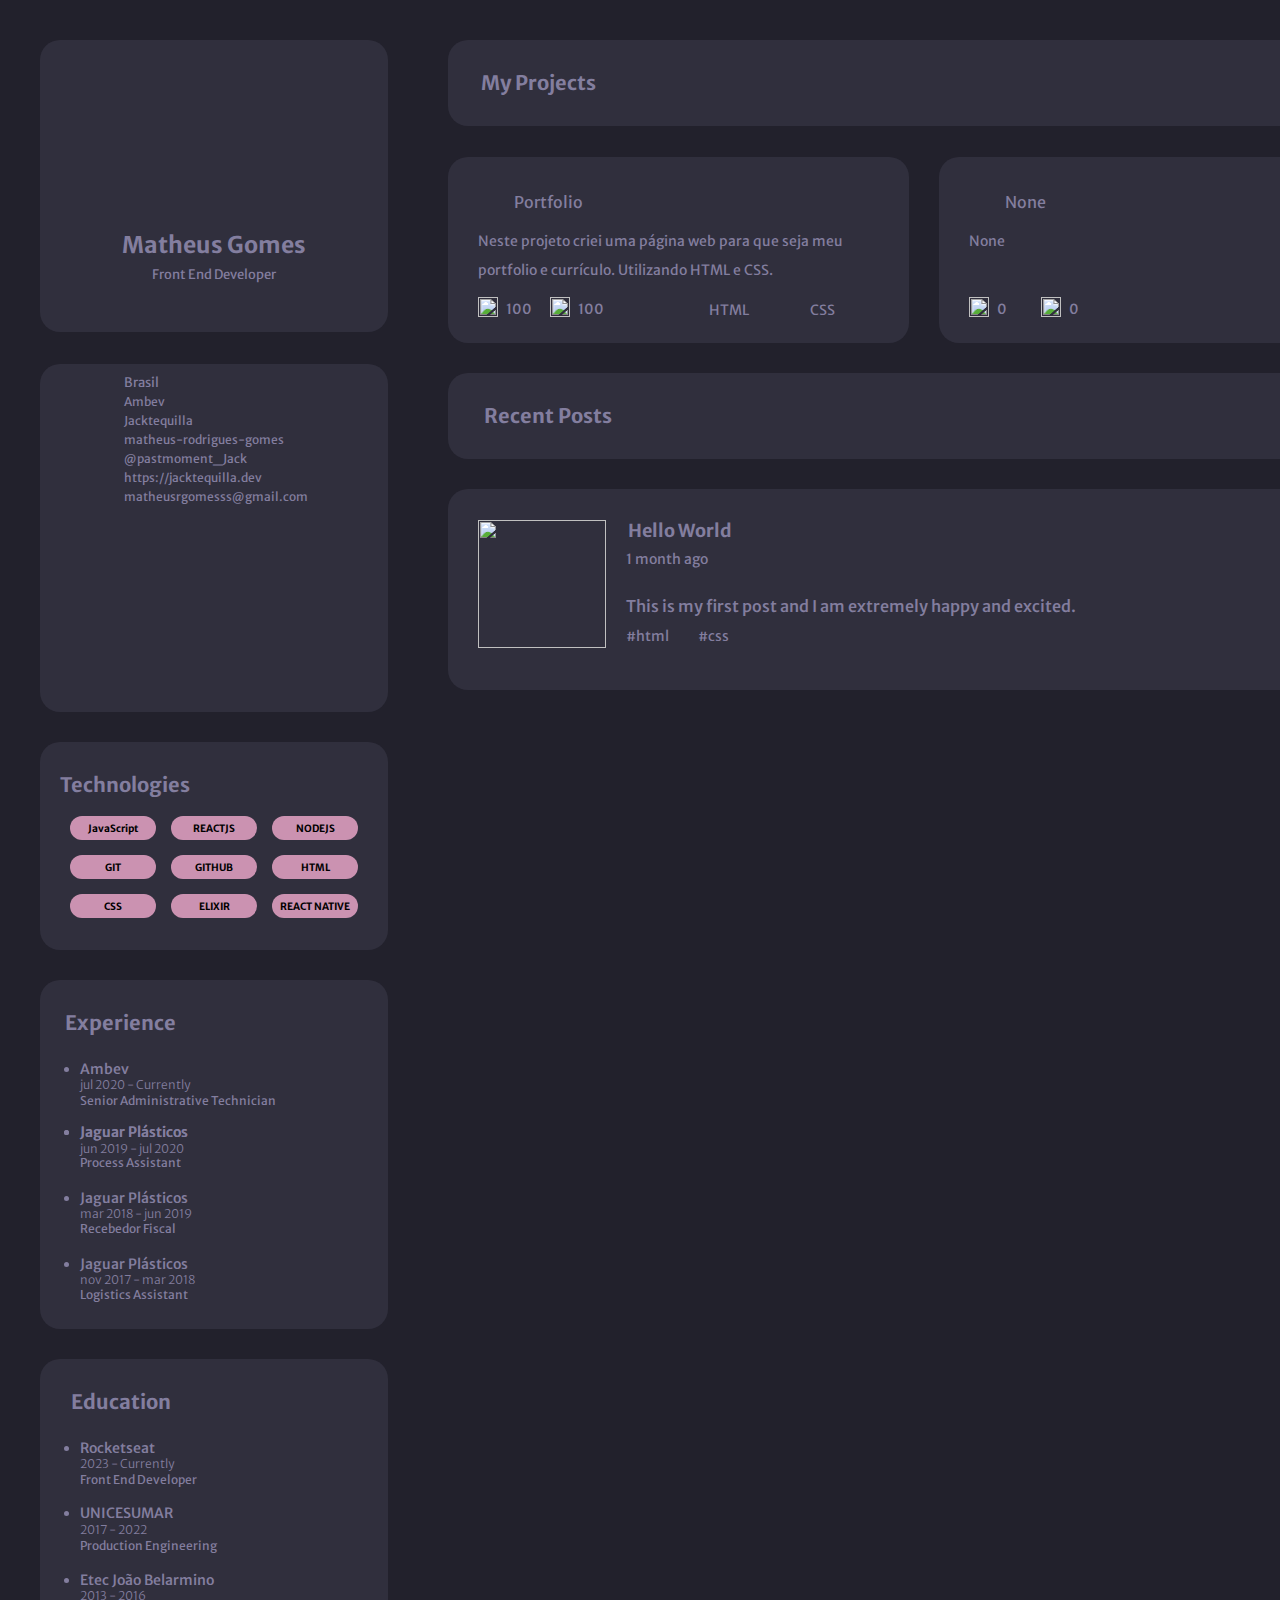
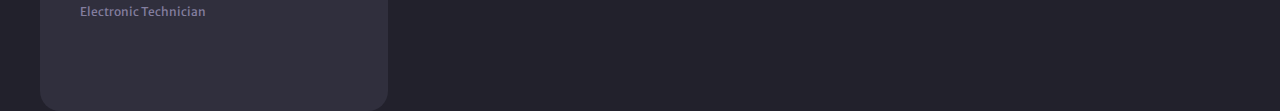
==== Desafios/Portfolio/index.html @ 1662dc27 "ok" ====
<!DOCTYPE html>
<html lang="en">

<head>
    <meta charset="UTF-8">
    <meta http-equiv="X-UA-Compatible" content="IE=edge">
    <meta name="viewport" content="width=device-width, initial-scale=1.0">
    <title>Portfolio</title>
    <link rel="stylesheet" href="port.css">
    <link rel="favicon" href="https://github.com/Jacktequilla/rocketseat_discovery/blob/main/Desafios/Portfolio/img/favicon.ico"/>
    <link rel="preconnect" href="https://fonts.googleapis.com">
    <link rel="preconnect" href="https://fonts.gstatic.com" crossorigin>
    <link href="https://fonts.googleapis.com/css2?family=Merriweather+Sans&display=swap" rel="stylesheet">
</head>

<body>
    <div class="head">
        <div class="box-profile">
            <img class="profile-image"
                src="https://github.com/Jacktequilla/rocketseat_discovery/blob/main/Desafios/Portfolio/img/Ellipse%201.png" alt="">
        </div>

        <div class="box-myprojects">
            <div class="box-project1">
                <img class="folder-pic1"
                    src="https://github.com/Jacktequilla/rocketseat_discovery/blob/main/Desafios/Portfolio/img/folder.svg" alt="">
                <div class="projectname1">Portfolio</div>
                <div class="projectdescription1">Neste projeto criei uma página web para que seja meu portfolio e
                    currículo. Utilizando HTML e CSS.</div>
                <img class="projectstar1"
                    src="https://github.com/Jacktequilla/rocketseat_discovery/blob/main/Desafios/Portfolio/img/star.svg" alt="">
                <div class="projectstarn1">100</div>
                <img class="projectgit-branch1"
                    src="C:\Users\mathe\OneDrive\Documentos\RocketSeat\Desafios\Portfolio\img\git-branch.svg" alt="">
                <div class="projectgit-branchn1">100</div>
                <img class="html-tag-pic"
                    src="C:\Users\mathe\OneDrive\Documentos\RocketSeat\Desafios\Portfolio\img\EllipseHTML.png" alt="">
                <div class="html-tag">HTML</div>
                <img class="css-tag-pic"
                    src="C:\Users\mathe\OneDrive\Documentos\RocketSeat\Desafios\Portfolio\img\Ellipse CSS.png" alt="">
                <div class="css-tag">CSS</div>
            </div>

            <div class="box-project2">
                <img class="folder-pic2"
                    src="C:\Users\mathe\OneDrive\Documentos\RocketSeat\Desafios\Portfolio\img\folder.svg" alt="">
                <div class="projectname2">None</div>
                <div class="projectdescription2">None</div>
                <img class="projectstar2"
                    src="C:\Users\mathe\OneDrive\Documentos\RocketSeat\Desafios\Portfolio\img\star.svg" alt="">
                <div class="projectstarn2">0</div>
                <img class="projectgit-branch2"
                    src="C:\Users\mathe\OneDrive\Documentos\RocketSeat\Desafios\Portfolio\img\git-branch.svg" alt="">
                <div class="projectgit-branchn2">0</div>
            </div>
        </div>

        <div class="My-Projects">My Projects</div>

        <div class="Veja-todos">See All</div>

        <div class="profile-name">Matheus Gomes</div>

        <div class="profile-ocupacion">Front End Developer</div>
    </div>

    <div class="body">
        <div class="box-links">
            <img class="icon-map-pin"
                src="C:\Users\mathe\OneDrive\Documentos\RocketSeat\Desafios\Portfolio\img\map-pin.svg" alt="">
            <a href="https://goo.gl/maps/LGbv6Ro2mwTyM43n6" style="text-decoration:none" target="_blank">
                <div class="link-location">Brasil</div>
            </a>

            <img class="icon-briefcase"
                src="C:\Users\mathe\OneDrive\Documentos\RocketSeat\Desafios\Portfolio\img\briefcase.svg" alt="">
            <a href="https://www.ambev.com.br/" style="text-decoration:none" target="_blank">
                <div class="link-rocket">Ambev</div>
            </a>

            <img class="icon-github"
                src="C:\Users\mathe\OneDrive\Documentos\RocketSeat\Desafios\Portfolio\img\github.svg" alt="">
            <a href="https://github.com/Jacktequilla" style="text-decoration:none" target="_blank">
                <div class="link-github">Jacktequilla</div>
            </a>

            <img class="icon-linkedin"
                src="C:\Users\mathe\OneDrive\Documentos\RocketSeat\Desafios\Portfolio\img\linkedin.svg" alt="">
            <a href="https://www.linkedin.com/in/matheus-rodrigues-gomes-13718415a/" style="text-decoration:none"
                target="_blank">
                <div class="link-linkedin">matheus-rodrigues-gomes</div>
            </a>

            <img class="icon-twitter"
                src="C:\Users\mathe\OneDrive\Documentos\RocketSeat\Desafios\Portfolio\img\twitter.svg" alt="">
            <a href="https://twitter.com/pastmoment_Jack" style="text-decoration:none" target="_blank">
                <div class="link-twitter">@pastmoment_Jack</div>
            </a>

            <img class="icon-site" src="C:\Users\mathe\OneDrive\Documentos\RocketSeat\Desafios\Portfolio\img\globe.svg"
                alt="">
            <a href="https://google.com" style="text-decoration:none" target="_blank">
                <div class="link-site">https://jacktequilla.dev</div>
            </a>

            <img class="icon-email" src="C:\Users\mathe\OneDrive\Documentos\RocketSeat\Desafios\Portfolio\img\mail.svg"
                alt="">
            <a href="mailto:matheusrgomesss@gmail.com" style="text-decoration:none">
                <div class="link-email">matheusrgomesss@gmail.com</div>
            </a>
        </div>

        <div class="box-recentposts"></div>

        <div class="recentposts">Recent Posts</div>

        <div class="box-posts">
            <img class="profile-image-post"
                src="C:\Users\mathe\OneDrive\Documentos\RocketSeat\Desafios\Portfolio\img\Ellipse 2.png" alt="">
            <div class="titulo-post">Hello World</div>
            <div class="date-post">1 month ago</div>
            <div class="post">This is my first post and I am extremely happy and excited.</div>
            <div class="tag1">#html</div>
            <div class="tag2">#css</div>
        </div>

    </div>

    <div class="baseboard">
        <div class="box-technologies">
            <div class="tecnologias">Technologies</div>

            <div class="sub-box sub-box-javascripts"></div>
            <a href="https://developer.mozilla.org/pt-BR/docs/Web/JavaScript" style="text-decoration: none"
                target="_blank">
                <div class="sub-box-text sub-box-javascripts-text">JavaScript</div>
            </a>

            <div class="sub-box sub-box-git"></div>
            <a href="https://git-scm.com/" style="text-decoration: none" target="_blank">
                <div class="sub-box-text sub-box-git-text">GIT</div>
            </a>

            <div class="sub-box sub-box-css"></div>
            <a href="https://developer.mozilla.org/pt-BR/docs/Web/CSS" style="text-decoration: none" target="_blank">
                <div class="sub-box-text sub-box-css-text">CSS</div>
            </a>

            <div class="sub-box sub-box-reactjs"></div>
            <a href="https://pt-br.reactjs.org/" style="text-decoration: none" target="_blank">
                <div class="sub-box-text sub-box-reactjs-text">REACTJS</div>
            </a>

            <div class="sub-box sub-box-github"></div>
            <a href="https://github.com/" style="text-decoration: none" target="_blank">
                <div class="sub-box-text sub-box-github-text">GITHUB</div>
            </a>

            <div class="sub-box sub-box-elixir"></div>
            <a href="https://elixir-lang.org/" style="text-decoration: none" target="_blank">
                <div class="sub-box-text sub-box-elixir-text">ELIXIR</div>
            </a>

            <div class="sub-box sub-box-nodejs"></div>
            <a href="https://nodejs.org/en/" style="text-decoration: none" target="_blank">
                <div class="sub-box-text sub-box-nodejs-text">NODEJS</div>
            </a>

            <div class="sub-box sub-box-html"></div>
            <a href="https://developer.mozilla.org/pt-BR/docs/Web/HTML" style="text-decoration: none" target="_blank">
                <div class="sub-box-text sub-box-html-text">HTML</div>
            </a>

            <div class="sub-box sub-box-reactnative"></div>
            <a href="https://reactnative.dev/" style="text-decoration: none" target="_blank">
                <div class="sub-box-text sub-box-reactnative-text">REACT NATIVE</div>
            </a>
        </div>

        <div class="box-experience">
            <div class="experiencia">Experience</div>

            <div class="experiencia1">
                <ul>
                    <li class="titulo-experiencia titulo-experiencia1">Jaguar Plásticos</li>
                </ul>
            </div>

            <div class="experiencia2">
                <ul>
                    <li class="titulo-experiencia titulo-experiencia2">Jaguar Plásticos</li>
                </ul>
            </div>

            <div class="experiencia3">
                <ul>
                    <li class="titulo-experiencia titulo-experiencia3">Jaguar Plásticos</li>
                </ul>
            </div>

            <div class="experiencia4">
                <ul>
                    <li class="titulo-experiencia titulo-experiencia3">Jaguar Plásticos</li>
                </ul>
            </div>

            <div class="experiencia4">
                <ul>
                    <li class="titulo-experiencia titulo-experiencia4">Ambev</li>
                </ul>
            </div>

            <div class="ano-experiencia ano-experiencia1">nov 2017 - mar 2018</div>

            <div class="ano-experiencia ano-experiencia2">mar 2018 - jun 2019</div>

            <div class="ano-experiencia ano-experiencia3">jun 2019 - jul 2020</div>

            <div class="ano-experiencia ano-experiencia4">jul 2020 - Currently</div>

            <div class="funcao-experiencia funcao-experiencia1">Logistics Assistant</div>

            <div class="funcao-experiencia funcao-experiencia2">Recebedor Fiscal</div>

            <div class="funcao-experiencia funcao-experiencia3">Process Assistant</div>

            <div class="funcao-experiencia funcao-experiencia4">Senior Administrative Technician</div>
        </div>

        <div class="box-education">
            <div class="education">Education</div>

            <div class="education1">
                <ul>
                    <li class="titulo-education titulo-education1">Etec João Belarmino</li>
                </ul>
            </div>

            <div class="education2">
                <ul>
                    <li class="titulo-education titulo-education2">UNICESUMAR</li>
                </ul>
            </div>

            <div class="education3">
                <ul>
                    <li class="titulo-education titulo-education3">Rocketseat</li>
                </ul>
            </div>

            <div class="ano-education ano-education1">2013 - 2016</div>

            <div class="ano-education ano-education2">2017 - 2022</div>

            <div class="ano-education ano-education3">2023 - Currently</div>

            <div class="funcao-education funcao-education1">Electronic Technician</div>

            <div class="funcao-education funcao-education2">Production Engineering</div>

            <div class="funcao-education funcao-education3">Front End Developer</div>
        </div>

    </div>






</body>

</html>
---- Desafios/Portfolio/port.css ----
* {
    margin: 0;
}


body {
    background-color: #22212C;
}

.head {
    background-color: none;
    height: 303px;
    width: 1360px;
    margin: 40px 40px;
}

.body {
    background-color: none;
    height: 348px;
    width: 1360px;
    margin-left: 40px;
    margin-top: -19px;
}

.baseboard {
    background-color: none;
    height: 969px;
    width: 348px;
    margin-left: 40px;
    margin-top: 30px;

}

.box-profile {
    background-color: #302F3D;
    height: 292px;
    width: 348px;
    border-radius: 20px;
}

.box-myprojects {
    background-color: #302F3D;
    height: 86px;
    width: 952px;
    border-radius: 20px;
    margin-left: 408px;
    margin-top: -292px;
}

.My-Projects {
    background-color: none;
    height: 30px;
    width: 120px;
    font-family: 'Merriweather Sans', sans-serif;
    font-weight: 700;
    font-size: 20px;
    color: #837E9F;
    text-align: center;
    position: absolute;
    top: 70px;
    left: 478px;

}

.Veja-todos {
    background-color: none;
    height: 18px;
    width: 71px;
    font-family: 'Merriweather Sans', sans-serif;
    font-weight: 500;
    font-size: 14px;
    color: #837E9F;
    text-align: center;
    position: absolute;
    top: 74px;
    left: 1299px;

}

.profile-name {
    background-color: none;
    height: 26px;
    width: 196px;
    font-family: 'Merriweather Sans';
    font-weight: 700;
    line-height: 29px;
    font-size: 23px;
    color: #837E9F;
    text-align: center;
    position: absolute;
    top: 230px;
    left: 116px;
}

.profile-ocupacion {
    background-color: none;
    height: 17px;
    width: 128px;
    font-family: 'Merriweather Sans', sans-serif;
    font-weight: 400;
    font-size: 13px;
    color: #837E9F;
    text-align: center;
    position: absolute;
    top: 266px;
    left: 150px;
}

.box-project1 {
    background-color: #302F3D;
    height: 186px;
    width: 461px;
    border-radius: 20px;
    position: absolute;
    top: 157px;
    left: 448px;
}

.box-project2 {
    background-color: #302F3D;
    height: 186px;
    width: 461px;
    border-radius: 20px;
    position: absolute;
    top: 157px;
    left: 939px;
}

.profile-image {
    margin: 32px 110px 157px 110px;
}

.box-links {
    background-color: #302F3D;
    height: 348px;
    width: 348px;
    border-radius: 20px;
    margin-top: 30px;
}

.link-location {
    background-color: none;
    height: 16px;
    width: 35px;
    margin-top: -24px;
    margin-left: 84px;
    font-family: 'Merriweather Sans', sans-serif;
    font-weight: 400;
    font-size: 13px;
    color: #837E9F;
    text-align: left;
}

.icon-map-pin {
    background-color: none;
    margin-top: 30px;
    margin-left: 40px;
}

.link-rocket {
    background-color: none;
    height: 15px;
    width: 65px;
    margin-top: -24px;
    margin-left: 84px;
    font-family: 'Merriweather Sans', sans-serif;
    font-weight: 400;
    font-size: 12px;
    color: #837E9F;
    text-align: left;
}

.icon-briefcase {
    background-color: none;
    margin-top: 24px;
    margin-left: 40px;
}

.link-github {
    background-color: none;
    height: 15px;
    width: 67px;
    margin-top: -24px;
    margin-left: 84px;
    font-family: 'Merriweather Sans', sans-serif;
    font-weight: 400;
    font-size: 12px;
    color: #837E9F;
    text-align: left;
}

.icon-github {
    background-color: none;
    margin-top: 24px;
    margin-left: 40px;
}

.link-linkedin {
    background-color: none;
    height: 15px;
    width: 200px;
    margin-top: -24px;
    margin-left: 84px;
    font-family: 'Merriweather Sans', sans-serif;
    font-weight: 400;
    font-size: 12px;
    color: #837E9F;
    text-align: left;
}

.icon-linkedin {
    background-color: none;
    margin-top: 24px;
    margin-left: 40px;
}

.link-twitter {
    background-color: none;
    height: 15px;
    width: 125px;
    margin-top: -24px;
    margin-left: 84px;
    font-family: 'Merriweather Sans', sans-serif;
    font-weight: 400;
    font-size: 12px;
    color: #837E9F;
    text-align: left;
}

.icon-twitter {
    background-color: none;
    margin-top: 24px;
    margin-left: 40px;
}

.link-site {
    background-color: none;
    height: 15px;
    width: 150px;
    margin-top: -24px;
    margin-left: 84px;
    font-family: 'Merriweather Sans', sans-serif;
    font-weight: 400;
    font-size: 12px;
    color: #837E9F;
    text-align: left;
}

.icon-site {
    background-color: none;
    margin-top: 24px;
    margin-left: 40px;
}

.link-email {
    background-color: none;
    height: 15px;
    width: 190px;
    margin-top: -24px;
    margin-left: 84px;
    font-family: 'Merriweather Sans', sans-serif;
    font-weight: 400;
    font-size: 12px;
    color: #837E9F;
    text-align: left;
}

.icon-email {
    background-color: none;
    margin-top: 24px;
    margin-left: 40px;
}

.box-recentposts {
    background-color: #302F3D;
    height: 86px;
    width: 952px;
    border-radius: 20px;
    position: absolute;
    top: 373px;
    left: 448px;
}

.box-posts {
    background-color: #302F3D;
    height: 201px;
    width: 952px;
    border-radius: 20px;
    position: absolute;
    top: 489px;
    left: 448px;
}


.box-technologies {
    background-color: #302F3D;
    height: 208px;
    width: 348px;
    border-radius: 20px;
}

.tecnologias {
    background-color: none;
    height: 26px;
    width: 121px;
    font-family: 'Merriweather Sans';
    font-weight: 700;
    line-height: 29px;
    font-size: 20px;
    color: #837E9F;
    text-align: center;
    position: absolute;
    left: 60px;
    top: 770px;
}

.sub-box {
    background-color: #CB92B1;
    height: 24px;
    width: 86px;
    border-radius: 30px;
}

.sub-box-javascripts {
    position: absolute;
    left: 70px;
    top: 816px;
}

.sub-box-git {
    position: absolute;
    left: 70px;
    top: 855px;
}

.sub-box-css {
    position: absolute;
    left: 70px;
    top: 894px;
}

.sub-box-reactjs {
    position: absolute;
    left: 171px;
    top: 816px;
}

.sub-box-github {
    position: absolute;
    left: 171px;
    top: 855px;
}

.sub-box-elixir {
    position: absolute;
    left: 171px;
    top: 894px;
}

.sub-box-nodejs {
    position: absolute;
    left: 272px;
    top: 816px;
}

.sub-box-html {
    position: absolute;
    left: 272px;
    top: 855px;
}

.sub-box-reactnative {
    position: absolute;
    left: 272px;
    top: 894px;
}


.sub-box-text {
    background-color: none;
    font-style: bolder;
    font-family: 'Merriweather Sans', sans-serif;
    font-weight: 700;
    font-size: 10px;
    color: black;
    height: 11px;
    width: 86px;
    text-align: center;
}

.sub-box-javascripts-text {
    position: absolute;
    left: 70px;
    top: 822px;
}

.sub-box-git-text {
    position: absolute;
    left: 70px;
    top: 861px;
}

.sub-box-css-text {
    position: absolute;
    left: 70px;
    top: 900px;
}

.sub-box-reactjs-text {
    position: absolute;
    left: 171px;
    top: 822px;
}

.sub-box-github-text {
    position: absolute;
    left: 171px;
    top: 861px;
}

.sub-box-elixir-text {
    position: absolute;
    left: 171px;
    top: 900px;
}

.sub-box-nodejs-text {
    position: absolute;
    left: 272px;
    top: 822px;
}

.sub-box-html-text {
    position: absolute;
    left: 272px;
    top: 861px;
}

.sub-box-reactnative-text {
    position: absolute;
    left: 272px;
    top: 900px;
}

.box-experience {
    background-color: #302F3D;
    height: 349px;
    width: 348px;
    border-radius: 20px;
    margin-top: 30px;
}

.experiencia {
    background-color: none;
    height: 26px;
    width: 121px;
    font-family: 'Merriweather Sans';
    font-weight: 700;
    line-height: 29px;
    font-size: 20px;
    color: #837E9F;
    text-align: center;
    position: absolute;
    left: 60px;
    top: 1008px;
}

.titulo-experiencia {
    background-color: none;
    height: 26px;
    width: 246px;
    font-family: 'Merriweather Sans';
    font-weight: 500;
    line-height: 29px;
    font-size: 14px;
    color: #837E9F;
    text-align: left;
}

.titulo-experiencia4 {
    position: absolute;
    left: 80px;
    top: 1055px;
}

.titulo-experiencia3 {
    position: absolute;
    left: 80px;
    top: 1118px;
}

.titulo-experiencia2 {
    position: absolute;
    left: 80px;
    top: 1184px;
}

.titulo-experiencia1 {
    position: absolute;
    left: 80px;
    top: 1250px;
}

.ano-experiencia {
    background-color: none;
    height: 26px;
    width: 246px;
    font-family: 'Merriweather Sans';
    font-weight: 200;
    line-height: 29px;
    font-size: 12px;
    color: #837E9F;
    text-align: left;
}

.ano-experiencia4 {
    position: absolute;
    left: 80px;
    top: 1070px;
}

.ano-experiencia3 {
    position: absolute;
    left: 80px;
    top: 1134px;
}

.ano-experiencia2 {
    position: absolute;
    left: 80px;
    top: 1199px;
}

.ano-experiencia1 {
    position: absolute;
    left: 80px;
    top: 1265px;
}

.funcao-experiencia {
    background-color: none;
    height: 26px;
    width: 246px;
    font-family: 'Merriweather Sans';
    font-weight: 400;
    line-height: 29px;
    font-size: 12px;
    color: #837E9F;
    text-align: left;
}

.funcao-experiencia4 {
    position: absolute;
    left: 80px;
    top: 1086px;
}

.funcao-experiencia3 {
    position: absolute;
    left: 80px;
    top: 1148px;
}

.funcao-experiencia2 {
    position: absolute;
    left: 80px;
    top: 1214px;
}

.funcao-experiencia1 {
    position: absolute;
    left: 80px;
    top: 1280px;
}

.box-education {
    background-color: #302F3D;
    height: 352px;
    width: 348px;
    border-radius: 20px;
    margin-top: 30px;
}

.education {
    background-color: none;
    height: 26px;
    width: 121px;
    font-family: 'Merriweather Sans';
    font-weight: 700;
    line-height: 29px;
    font-size: 20px;
    color: #837E9F;
    text-align: center;
    position: absolute;
    left: 60px;
    top: 1387px;
}

.titulo-education {
    background-color: none;
    height: 26px;
    width: 246px;
    font-family: 'Merriweather Sans';
    font-weight: 500;
    line-height: 29px;
    font-size: 14px;
    color: #837E9F;
    text-align: left;
}

.titulo-education3 {
    position: absolute;
    left: 80px;
    top: 1434px;
}

.titulo-education2 {
    position: absolute;
    left: 80px;
    top: 1499px;
}

.titulo-education1 {
    position: absolute;
    left: 80px;
    top: 1566px;
}

.ano-education {
    background-color: none;
    height: 26px;
    width: 246px;
    font-family: 'Merriweather Sans';
    font-weight: 200;
    line-height: 29px;
    font-size: 12px;
    color: #837E9F;
    text-align: left;
}

.ano-education3 {
    position: absolute;
    left: 80px;
    top: 1449px;
}

.ano-education2 {
    position: absolute;
    left: 80px;
    top: 1515px;
}

.ano-education1 {
    position: absolute;
    left: 80px;
    top: 1581px;
}

.funcao-education {
    background-color: none;
    height: 26px;
    width: 246px;
    font-family: 'Merriweather Sans';
    font-weight: 400;
    line-height: 29px;
    font-size: 12px;
    color: #837E9F;
    text-align: left;
}

.funcao-education3 {
    position: absolute;
    left: 80px;
    top: 1465px;
}

.funcao-education2 {
    position: absolute;
    left: 80px;
    top: 1531px;
}

.funcao-education1 {
    position: absolute;
    left: 80px;
    top: 1597px;
}

.folder-pic1 {
    position: absolute;
    top: 30px;
    left: 30px;
}

.projectname1 {
    background-color: none;
    height: 26px;
    width: 246px;
    font-family: 'Merriweather Sans';
    font-weight: 400;
    line-height: 29px;
    font-size: 16px;
    color: #837E9F;
    text-align: left;
    position: absolute;
    top: 31px;
    left: 66px;
}

.projectdescription1 {
    background-color: none;
    height: 26px;
    width: 421px;
    font-family: 'Merriweather Sans';
    font-weight: 400;
    line-height: 29px;
    font-size: 14px;
    color: #837E9F;
    text-align: left;
    position: absolute;
    top: 70px;
    left: 30px;
}

.projectstar1 {
    height: 20px;
    width: 20px;
    position: absolute;
    top: 140px;
    left: 30px;
}

.projectstarn1 {
    background-color: none;
    height: 26px;
    width: 421px;
    font-family: 'Merriweather Sans';
    font-weight: 400;
    line-height: 29px;
    font-size: 14px;
    color: #837E9F;
    text-align: left;
    position: absolute;
    top: 138px;
    left: 58px;
}

.projectgit-branch1 {
    height: 20px;
    width: 20px;
    position: absolute;
    top: 140px;
    left: 102px;
}

.projectgit-branchn1 {
    background-color: none;
    height: 26px;
    width: 421px;
    font-family: 'Merriweather Sans';
    font-weight: 400;
    line-height: 29px;
    font-size: 14px;
    color: #837E9F;
    text-align: left;
    position: absolute;
    top: 138px;
    left: 130px;
}

.html-tag-pic {
    position: absolute;
    top: 145px;
    left: 240px;
}

.html-tag {
    background-color: none;
    height: 26px;
    width: 421px;
    font-family: 'Merriweather Sans';
    font-weight: 400;
    line-height: 29px;
    font-size: 14px;
    color: #837E9F;
    text-align: left;
    position: absolute;
    top: 139px;
    left: 261px;
}

.css-tag-pic {
    position: absolute;
    top: 145px;
    left: 339px;
}

.css-tag {
    background-color: none;
    height: 26px;
    width: 421px;
    font-family: 'Merriweather Sans';
    font-weight: 400;
    line-height: 29px;
    font-size: 14px;
    color: #837E9F;
    text-align: left;
    position: absolute;
    top: 139px;
    left: 362px;
}

.folder-pic2 {
    position: absolute;
    top: 30px;
    left: 30px;
}

.projectname2 {
    background-color: none;
    height: 26px;
    width: 246px;
    font-family: 'Merriweather Sans';
    font-weight: 400;
    line-height: 29px;
    font-size: 16px;
    color: #837E9F;
    text-align: left;
    position: absolute;
    top: 31px;
    left: 66px;
}

.projectdescription2 {
    background-color: none;
    height: 26px;
    width: 421px;
    font-family: 'Merriweather Sans';
    font-weight: 400;
    line-height: 29px;
    font-size: 14px;
    color: #837E9F;
    text-align: left;
    position: absolute;
    top: 70px;
    left: 30px;
}

.projectstar2 {
    height: 20px;
    width: 20px;
    position: absolute;
    top: 140px;
    left: 30px;
}

.projectstarn2 {
    background-color: none;
    height: 26px;
    width: 421px;
    font-family: 'Merriweather Sans';
    font-weight: 400;
    line-height: 29px;
    font-size: 14px;
    color: #837E9F;
    text-align: left;
    position: absolute;
    top: 138px;
    left: 58px;
}

.projectgit-branch2 {
    height: 20px;
    width: 20px;
    position: absolute;
    top: 140px;
    left: 102px;
}

.projectgit-branchn2 {
    background-color: none;
    height: 26px;
    width: 421px;
    font-family: 'Merriweather Sans';
    font-weight: 400;
    line-height: 29px;
    font-size: 14px;
    color: #837E9F;
    text-align: left;
    position: absolute;
    top: 138px;
    left: 130px;
}

.recentposts {
    background-color: none;
    height: 26px;
    width: 140px;
    font-family: 'Merriweather Sans', sans-serif;
    font-weight: 700;
    font-size: 20px;
    color: #837E9F;
    text-align: center;
    position: absolute;
    top: 403px;
    left: 478px;
}

.profile-image-post {
    height: 128px;
    width: 128px;
    border-radius: 0px;
    position: absolute;
    top: 31px;
    left: 30px;
}

.titulo-post {
    background-color: none;
    height: 31px;
    width: 612px;
    font-family: 'Merriweather Sans', sans-serif;
    font-weight: 700;
    font-size: 18px;
    color: #837E9F;
    position: absolute;
    top: 30px;
    left: 180px;
}

.date-post {
    background-color: none;
    height: 18px;
    width: 100px;
    font-family: 'Merriweather Sans', sans-serif;
    font-weight: 400;
    font-size: 14px;
    color: #837E9F;
    position: absolute;
    top: 61px;
    left: 178px;
}

.post {
    background-color: none;
    height: 20px;
    width: 483px;
    font-family: 'Merriweather Sans', sans-serif;
    font-weight: 500;
    font-size: 16px;
    color: #837E9F;
    position: absolute;
    top: 107px;
    left: 178px;
}

.tag1 {
    background-color: none;
    height: 21px;
    width: 110px;
    font-family: 'Merriweather Sans', sans-serif;
    font-weight: 400;
    font-size: 14px;
    color: #837E9F;
    position: absolute;
    top: 138px;
    left: 178px;
}

.tag2 {
    background-color: none;
    height: 21px;
    width: 110px;
    font-family: 'Merriweather Sans', sans-serif;
    font-weight: 400;
    font-size: 14px;
    color: #837E9F;
    position: absolute;
    top: 138px;
    left: 250px;
}
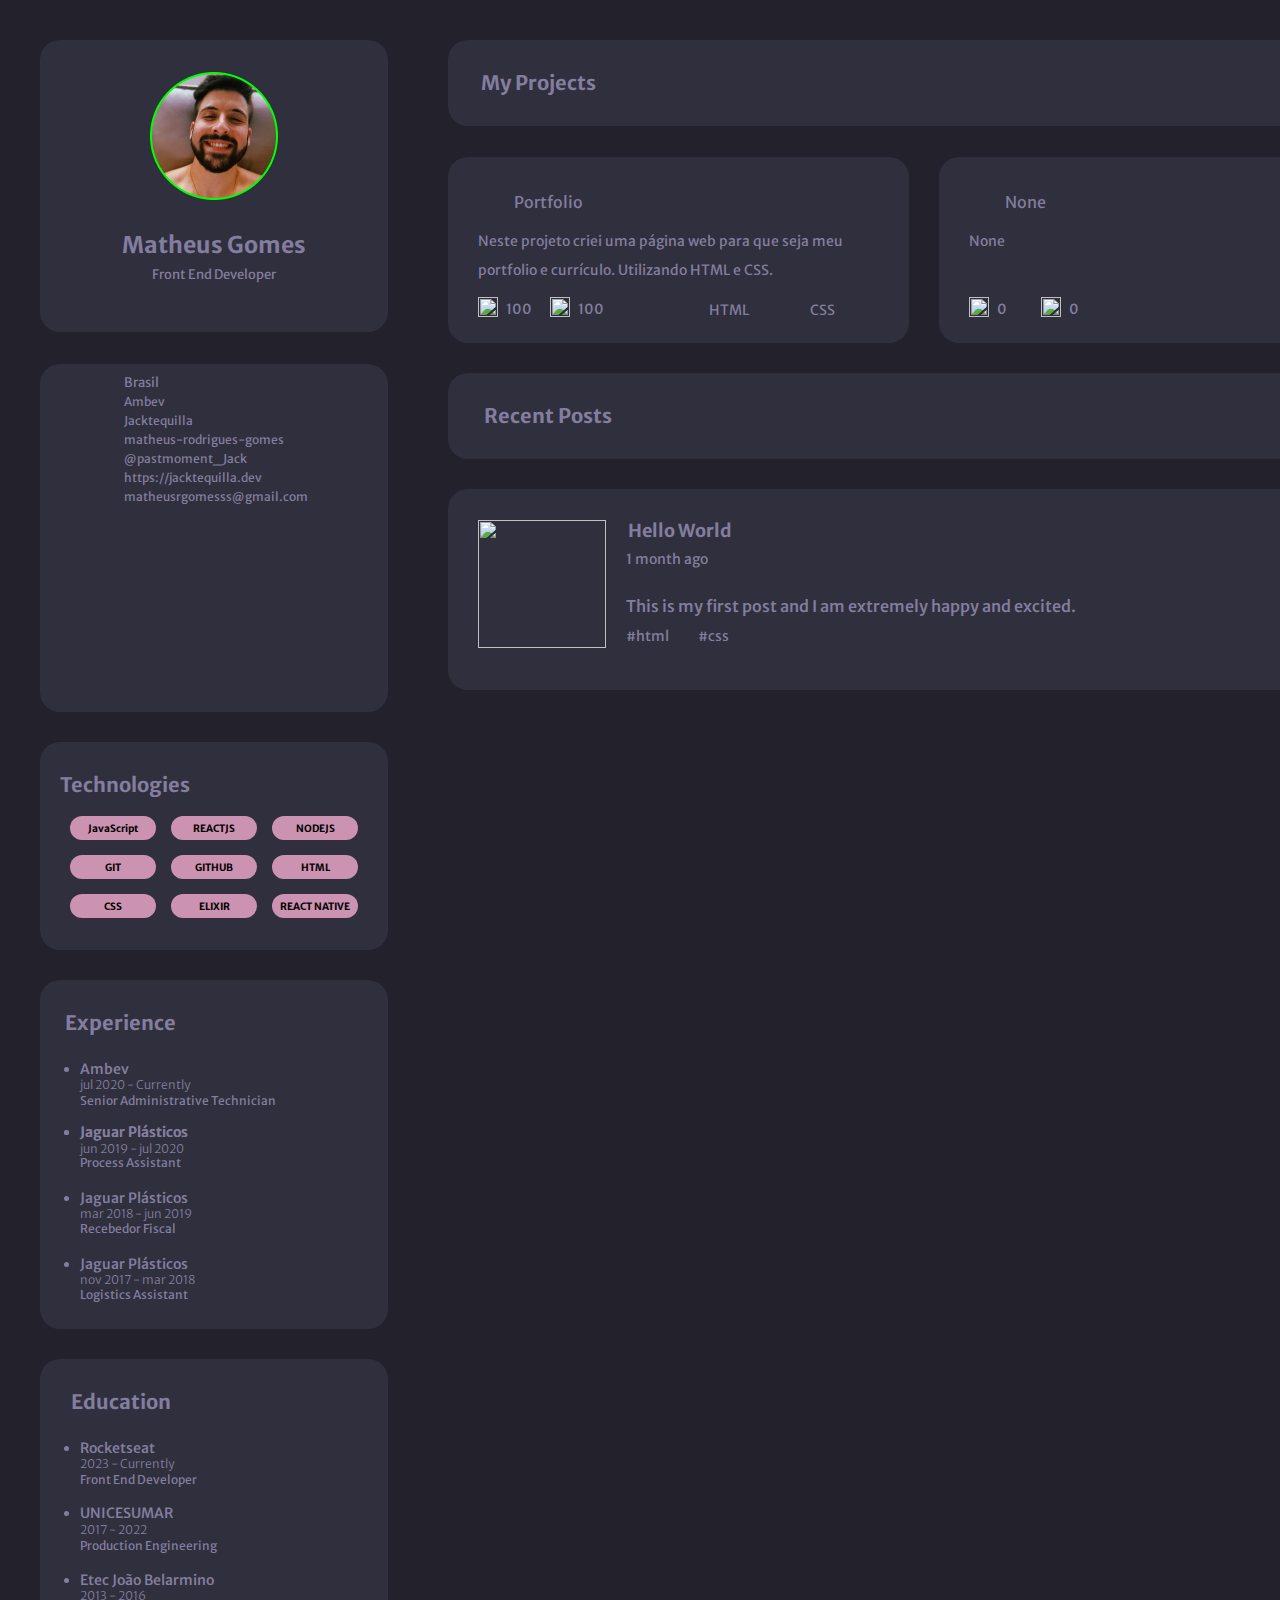
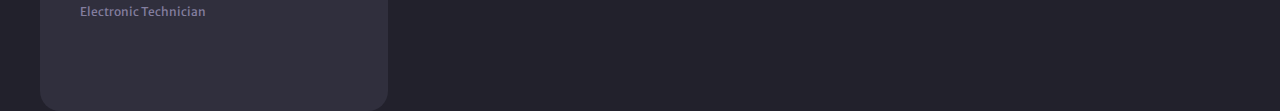
==== commit 08efa3f3: "ok" ====
--- a/Desafios/Portfolio/index.html
+++ b/Desafios/Portfolio/index.html
@@ -7,7 +7,7 @@
     <meta name="viewport" content="width=device-width, initial-scale=1.0">
     <title>Portfolio</title>
     <link rel="stylesheet" href="port.css">
-    <link rel="favicon" href="https://github.com/Jacktequilla/rocketseat_discovery/blob/main/Desafios/Portfolio/img/favicon.ico"/>
+    <link rel="favicon" href="C:\Users\mathe\Documents\GitHub\rocketseat_discovery\Desafios\Portfolio\img\favicon.ico"/>
     <link rel="preconnect" href="https://fonts.googleapis.com">
     <link rel="preconnect" href="https://fonts.gstatic.com" crossorigin>
     <link href="https://fonts.googleapis.com/css2?family=Merriweather+Sans&display=swap" rel="stylesheet">
@@ -17,40 +17,40 @@
     <div class="head">
         <div class="box-profile">
             <img class="profile-image"
-                src="https://github.com/Jacktequilla/rocketseat_discovery/blob/main/Desafios/Portfolio/img/Ellipse%201.png" alt="">
+                src="./img/Ellipse 1.png" alt="">
         </div>
 
         <div class="box-myprojects">
             <div class="box-project1">
                 <img class="folder-pic1"
-                    src="https://github.com/Jacktequilla/rocketseat_discovery/blob/main/Desafios/Portfolio/img/folder.svg" alt="">
+                    src="C:\Users\mathe\Documents\GitHub\rocketseat_discovery\Desafios\Portfolio\img\folder.svg" alt="">
                 <div class="projectname1">Portfolio</div>
                 <div class="projectdescription1">Neste projeto criei uma página web para que seja meu portfolio e
                     currículo. Utilizando HTML e CSS.</div>
                 <img class="projectstar1"
-                    src="https://github.com/Jacktequilla/rocketseat_discovery/blob/main/Desafios/Portfolio/img/star.svg" alt="">
+                    src="C:\Users\mathe\Documents\GitHub\rocketseat_discovery\Desafios\Portfolio\img\star.svg" alt="">
                 <div class="projectstarn1">100</div>
                 <img class="projectgit-branch1"
-                    src="C:\Users\mathe\OneDrive\Documentos\RocketSeat\Desafios\Portfolio\img\git-branch.svg" alt="">
+                    src="C:\Users\mathe\Documents\GitHub\rocketseat_discovery\Desafios\Portfolio\img\git-branch.svg" alt="">
                 <div class="projectgit-branchn1">100</div>
                 <img class="html-tag-pic"
-                    src="C:\Users\mathe\OneDrive\Documentos\RocketSeat\Desafios\Portfolio\img\EllipseHTML.png" alt="">
+                    src="https://lh3.googleusercontent.com/[base64]s15-no?authuser=0" alt="">
                 <div class="html-tag">HTML</div>
                 <img class="css-tag-pic"
-                    src="C:\Users\mathe\OneDrive\Documentos\RocketSeat\Desafios\Portfolio\img\Ellipse CSS.png" alt="">
+                    src="https://lh3.googleusercontent.com/[base64]s15-no?authuser=0" alt="">
                 <div class="css-tag">CSS</div>
             </div>
 
             <div class="box-project2">
                 <img class="folder-pic2"
-                    src="C:\Users\mathe\OneDrive\Documentos\RocketSeat\Desafios\Portfolio\img\folder.svg" alt="">
+                    src="C:\Users\mathe\Documents\GitHub\rocketseat_discovery\Desafios\Portfolio\img\folder.svg" alt="">
                 <div class="projectname2">None</div>
                 <div class="projectdescription2">None</div>
                 <img class="projectstar2"
-                    src="C:\Users\mathe\OneDrive\Documentos\RocketSeat\Desafios\Portfolio\img\star.svg" alt="">
+                    src="C:\Users\mathe\Documents\GitHub\rocketseat_discovery\Desafios\Portfolio\img\star.svg" alt="">
                 <div class="projectstarn2">0</div>
                 <img class="projectgit-branch2"
-                    src="C:\Users\mathe\OneDrive\Documentos\RocketSeat\Desafios\Portfolio\img\git-branch.svg" alt="">
+                    src="C:\Users\mathe\Documents\GitHub\rocketseat_discovery\Desafios\Portfolio\img\git-branch.svg" alt="">
                 <div class="projectgit-branchn2">0</div>
             </div>
         </div>
@@ -67,43 +67,43 @@
     <div class="body">
         <div class="box-links">
             <img class="icon-map-pin"
-                src="C:\Users\mathe\OneDrive\Documentos\RocketSeat\Desafios\Portfolio\img\map-pin.svg" alt="">
+                src="C:\Users\mathe\Documents\GitHub\rocketseat_discovery\Desafios\Portfolio\img\map-pin.svg" alt="">
             <a href="https://goo.gl/maps/LGbv6Ro2mwTyM43n6" style="text-decoration:none" target="_blank">
                 <div class="link-location">Brasil</div>
             </a>
 
             <img class="icon-briefcase"
-                src="C:\Users\mathe\OneDrive\Documentos\RocketSeat\Desafios\Portfolio\img\briefcase.svg" alt="">
+                src="C:\Users\mathe\Documents\GitHub\rocketseat_discovery\Desafios\Portfolio\img\briefcase.svg" alt="">
             <a href="https://www.ambev.com.br/" style="text-decoration:none" target="_blank">
                 <div class="link-rocket">Ambev</div>
             </a>
 
             <img class="icon-github"
-                src="C:\Users\mathe\OneDrive\Documentos\RocketSeat\Desafios\Portfolio\img\github.svg" alt="">
+                src="C:\Users\mathe\Documents\GitHub\rocketseat_discovery\Desafios\Portfolio\img\github.svg" alt="">
             <a href="https://github.com/Jacktequilla" style="text-decoration:none" target="_blank">
                 <div class="link-github">Jacktequilla</div>
             </a>
 
             <img class="icon-linkedin"
-                src="C:\Users\mathe\OneDrive\Documentos\RocketSeat\Desafios\Portfolio\img\linkedin.svg" alt="">
+                src="C:\Users\mathe\Documents\GitHub\rocketseat_discovery\Desafios\Portfolio\img\linkedin.svg" alt="">
             <a href="https://www.linkedin.com/in/matheus-rodrigues-gomes-13718415a/" style="text-decoration:none"
                 target="_blank">
                 <div class="link-linkedin">matheus-rodrigues-gomes</div>
             </a>
 
             <img class="icon-twitter"
-                src="C:\Users\mathe\OneDrive\Documentos\RocketSeat\Desafios\Portfolio\img\twitter.svg" alt="">
+                src="C:\Users\mathe\Documents\GitHub\rocketseat_discovery\Desafios\Portfolio\img\twitter.svg" alt="">
             <a href="https://twitter.com/pastmoment_Jack" style="text-decoration:none" target="_blank">
                 <div class="link-twitter">@pastmoment_Jack</div>
             </a>
 
-            <img class="icon-site" src="C:\Users\mathe\OneDrive\Documentos\RocketSeat\Desafios\Portfolio\img\globe.svg"
+            <img class="icon-site" src="C:\Users\mathe\Documents\GitHub\rocketseat_discovery\Desafios\Portfolio\img\globe.svg"
                 alt="">
             <a href="https://google.com" style="text-decoration:none" target="_blank">
                 <div class="link-site">https://jacktequilla.dev</div>
             </a>
 
-            <img class="icon-email" src="C:\Users\mathe\OneDrive\Documentos\RocketSeat\Desafios\Portfolio\img\mail.svg"
+            <img class="icon-email" src="C:\Users\mathe\Documents\GitHub\rocketseat_discovery\Desafios\Portfolio\img\mail.svg"
                 alt="">
             <a href="mailto:matheusrgomesss@gmail.com" style="text-decoration:none">
                 <div class="link-email">matheusrgomesss@gmail.com</div>
@@ -116,7 +116,7 @@
 
         <div class="box-posts">
             <img class="profile-image-post"
-                src="C:\Users\mathe\OneDrive\Documentos\RocketSeat\Desafios\Portfolio\img\Ellipse 2.png" alt="">
+                src="C:\Users\mathe\Documents\GitHub\rocketseat_discovery\Desafios\Portfolio\img\Ellipse 2.png" alt="">
             <div class="titulo-post">Hello World</div>
             <div class="date-post">1 month ago</div>
             <div class="post">This is my first post and I am extremely happy and excited.</div>
--- a/Desafios/Portfolio/port.css
+++ b/Desafios/Portfolio/port.css
@@ -978,4 +978,18 @@
     position: absolute;
     top: 138px;
     left: 250px;
-}+}
+
+body::-webkit-scrollbar {
+    width: 5px;               /* width of the entire scrollbar */
+  }
+  
+  body::-webkit-scrollbar-track {
+    background: #302F3D;        /* color of the tracking area */
+  }
+  
+  body::-webkit-scrollbar-thumb {
+    background-color: #837E9F;    /* color of the scroll thumb */
+    border-radius: 10px;       /* roundness of the scroll thumb */
+    border: 1px solid black;  /* creates padding around scroll thumb */
+  }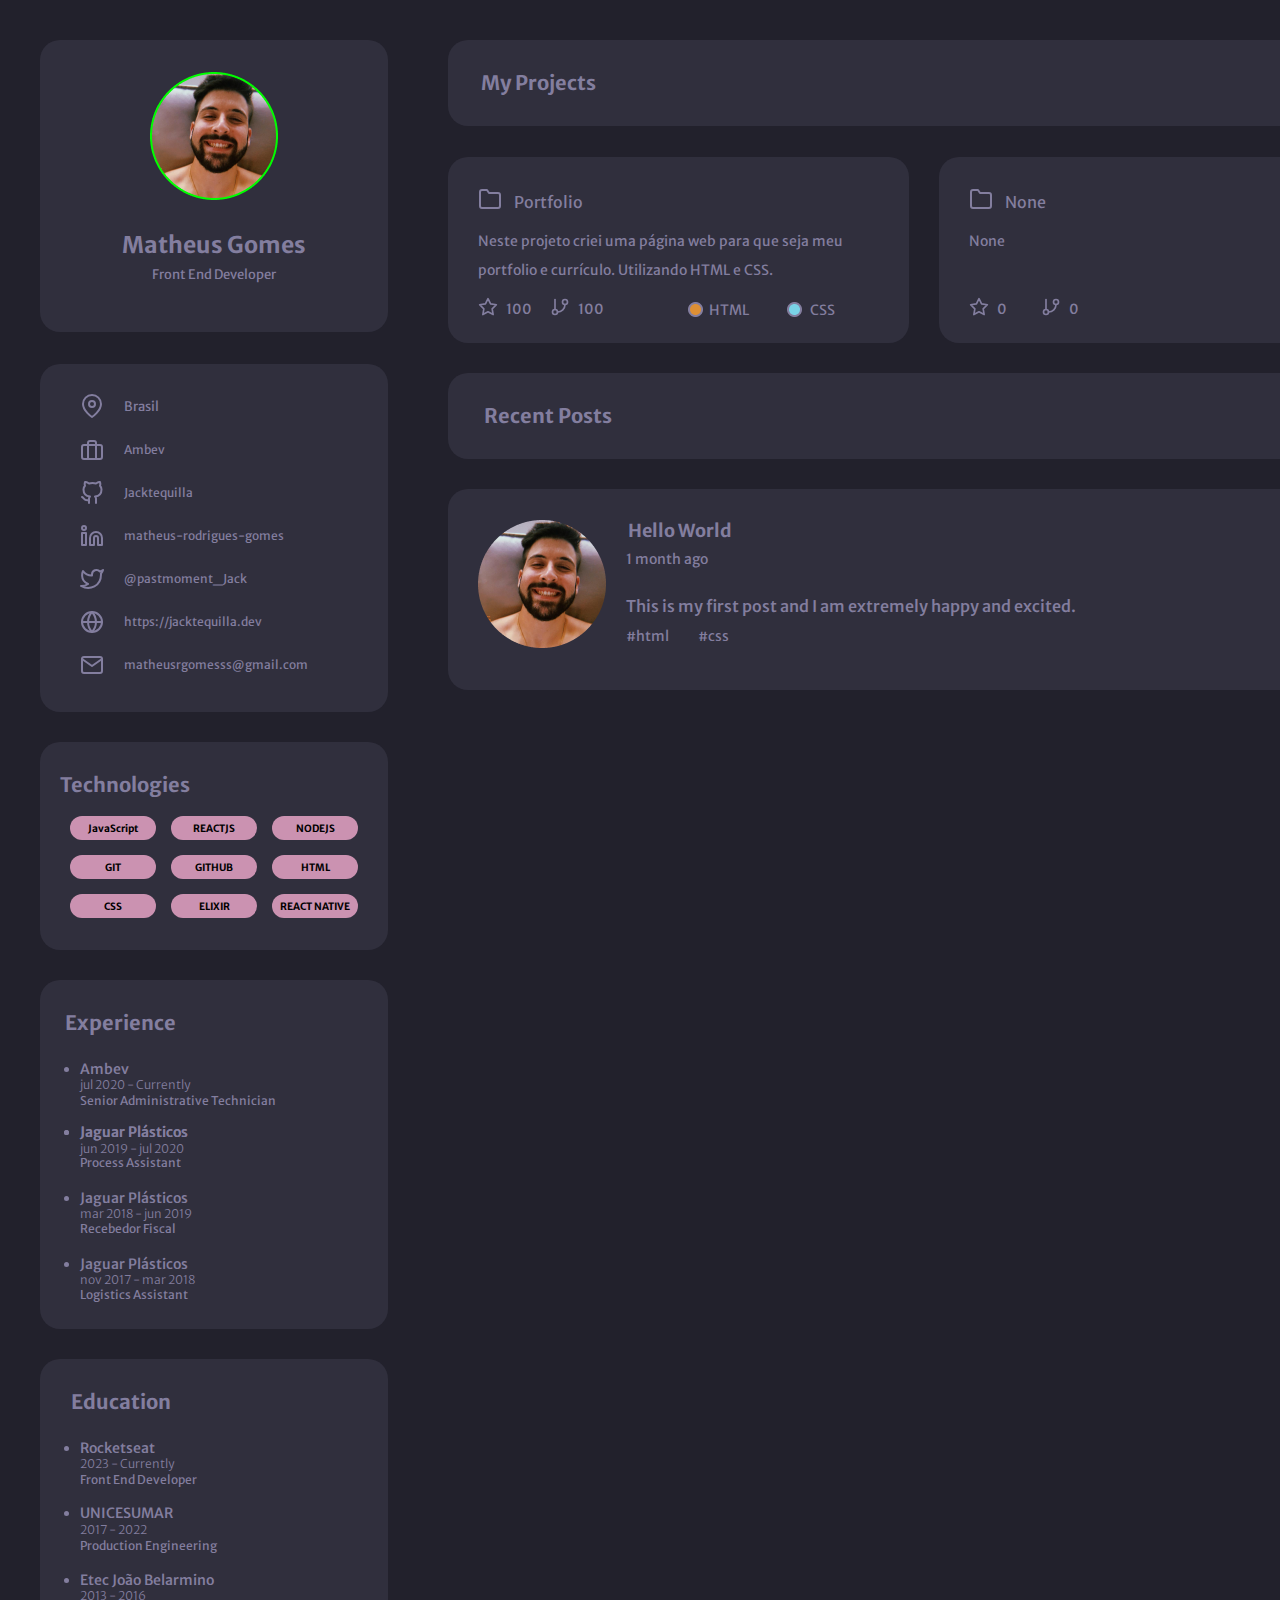
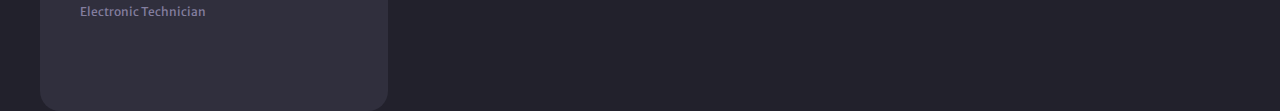
==== commit 721bac0c: "Atualização" ====
--- a/Desafios/Portfolio/index.html
+++ b/Desafios/Portfolio/index.html
@@ -7,7 +7,7 @@
     <meta name="viewport" content="width=device-width, initial-scale=1.0">
     <title>Portfolio</title>
     <link rel="stylesheet" href="port.css">
-    <link rel="favicon" href="C:\Users\mathe\Documents\GitHub\rocketseat_discovery\Desafios\Portfolio\img\favicon.ico"/>
+    <link rel="favicon" href="./img/favicon.ico"/>
     <link rel="preconnect" href="https://fonts.googleapis.com">
     <link rel="preconnect" href="https://fonts.gstatic.com" crossorigin>
     <link href="https://fonts.googleapis.com/css2?family=Merriweather+Sans&display=swap" rel="stylesheet">
@@ -23,34 +23,34 @@
         <div class="box-myprojects">
             <div class="box-project1">
                 <img class="folder-pic1"
-                    src="C:\Users\mathe\Documents\GitHub\rocketseat_discovery\Desafios\Portfolio\img\folder.svg" alt="">
+                    src="./img/folder.svg" alt="">
                 <div class="projectname1">Portfolio</div>
                 <div class="projectdescription1">Neste projeto criei uma página web para que seja meu portfolio e
                     currículo. Utilizando HTML e CSS.</div>
                 <img class="projectstar1"
-                    src="C:\Users\mathe\Documents\GitHub\rocketseat_discovery\Desafios\Portfolio\img\star.svg" alt="">
+                    src="./img/star.svg" alt="">
                 <div class="projectstarn1">100</div>
                 <img class="projectgit-branch1"
-                    src="C:\Users\mathe\Documents\GitHub\rocketseat_discovery\Desafios\Portfolio\img\git-branch.svg" alt="">
+                    src="./img/git-branch.svg" alt="">
                 <div class="projectgit-branchn1">100</div>
                 <img class="html-tag-pic"
-                    src="https://lh3.googleusercontent.com/[base64]s15-no?authuser=0" alt="">
+                    src="./img/EllipseHTML.png" alt="">
                 <div class="html-tag">HTML</div>
                 <img class="css-tag-pic"
-                    src="https://lh3.googleusercontent.com/[base64]s15-no?authuser=0" alt="">
+                    src="./img/Ellipse CSS.png" alt="">
                 <div class="css-tag">CSS</div>
             </div>
 
             <div class="box-project2">
                 <img class="folder-pic2"
-                    src="C:\Users\mathe\Documents\GitHub\rocketseat_discovery\Desafios\Portfolio\img\folder.svg" alt="">
+                    src="./img/folder.svg" alt="">
                 <div class="projectname2">None</div>
                 <div class="projectdescription2">None</div>
                 <img class="projectstar2"
-                    src="C:\Users\mathe\Documents\GitHub\rocketseat_discovery\Desafios\Portfolio\img\star.svg" alt="">
+                    src="./img/star.svg" alt="">
                 <div class="projectstarn2">0</div>
                 <img class="projectgit-branch2"
-                    src="C:\Users\mathe\Documents\GitHub\rocketseat_discovery\Desafios\Portfolio\img\git-branch.svg" alt="">
+                    src="./img/git-branch.svg" alt="">
                 <div class="projectgit-branchn2">0</div>
             </div>
         </div>
@@ -67,43 +67,43 @@
     <div class="body">
         <div class="box-links">
             <img class="icon-map-pin"
-                src="C:\Users\mathe\Documents\GitHub\rocketseat_discovery\Desafios\Portfolio\img\map-pin.svg" alt="">
+                src="./img/map-pin.svg" alt="">
             <a href="https://goo.gl/maps/LGbv6Ro2mwTyM43n6" style="text-decoration:none" target="_blank">
                 <div class="link-location">Brasil</div>
             </a>
 
             <img class="icon-briefcase"
-                src="C:\Users\mathe\Documents\GitHub\rocketseat_discovery\Desafios\Portfolio\img\briefcase.svg" alt="">
+                src="./img/briefcase.svg" alt="">
             <a href="https://www.ambev.com.br/" style="text-decoration:none" target="_blank">
                 <div class="link-rocket">Ambev</div>
             </a>
 
             <img class="icon-github"
-                src="C:\Users\mathe\Documents\GitHub\rocketseat_discovery\Desafios\Portfolio\img\github.svg" alt="">
+                src="./img/github.svg" alt="">
             <a href="https://github.com/Jacktequilla" style="text-decoration:none" target="_blank">
                 <div class="link-github">Jacktequilla</div>
             </a>
 
             <img class="icon-linkedin"
-                src="C:\Users\mathe\Documents\GitHub\rocketseat_discovery\Desafios\Portfolio\img\linkedin.svg" alt="">
+                src="./img/linkedin.svg" alt="">
             <a href="https://www.linkedin.com/in/matheus-rodrigues-gomes-13718415a/" style="text-decoration:none"
                 target="_blank">
                 <div class="link-linkedin">matheus-rodrigues-gomes</div>
             </a>
 
             <img class="icon-twitter"
-                src="C:\Users\mathe\Documents\GitHub\rocketseat_discovery\Desafios\Portfolio\img\twitter.svg" alt="">
+                src="./img/twitter.svg" alt="">
             <a href="https://twitter.com/pastmoment_Jack" style="text-decoration:none" target="_blank">
                 <div class="link-twitter">@pastmoment_Jack</div>
             </a>
 
-            <img class="icon-site" src="C:\Users\mathe\Documents\GitHub\rocketseat_discovery\Desafios\Portfolio\img\globe.svg"
+            <img class="icon-site" src="./img/globe.svg"
                 alt="">
             <a href="https://google.com" style="text-decoration:none" target="_blank">
                 <div class="link-site">https://jacktequilla.dev</div>
             </a>
 
-            <img class="icon-email" src="C:\Users\mathe\Documents\GitHub\rocketseat_discovery\Desafios\Portfolio\img\mail.svg"
+            <img class="icon-email" src="./img/mail.svg"
                 alt="">
             <a href="mailto:matheusrgomesss@gmail.com" style="text-decoration:none">
                 <div class="link-email">matheusrgomesss@gmail.com</div>
@@ -116,7 +116,7 @@
 
         <div class="box-posts">
             <img class="profile-image-post"
-                src="C:\Users\mathe\Documents\GitHub\rocketseat_discovery\Desafios\Portfolio\img\Ellipse 2.png" alt="">
+                src="./img/Ellipse 2.png" alt="">
             <div class="titulo-post">Hello World</div>
             <div class="date-post">1 month ago</div>
             <div class="post">This is my first post and I am extremely happy and excited.</div>
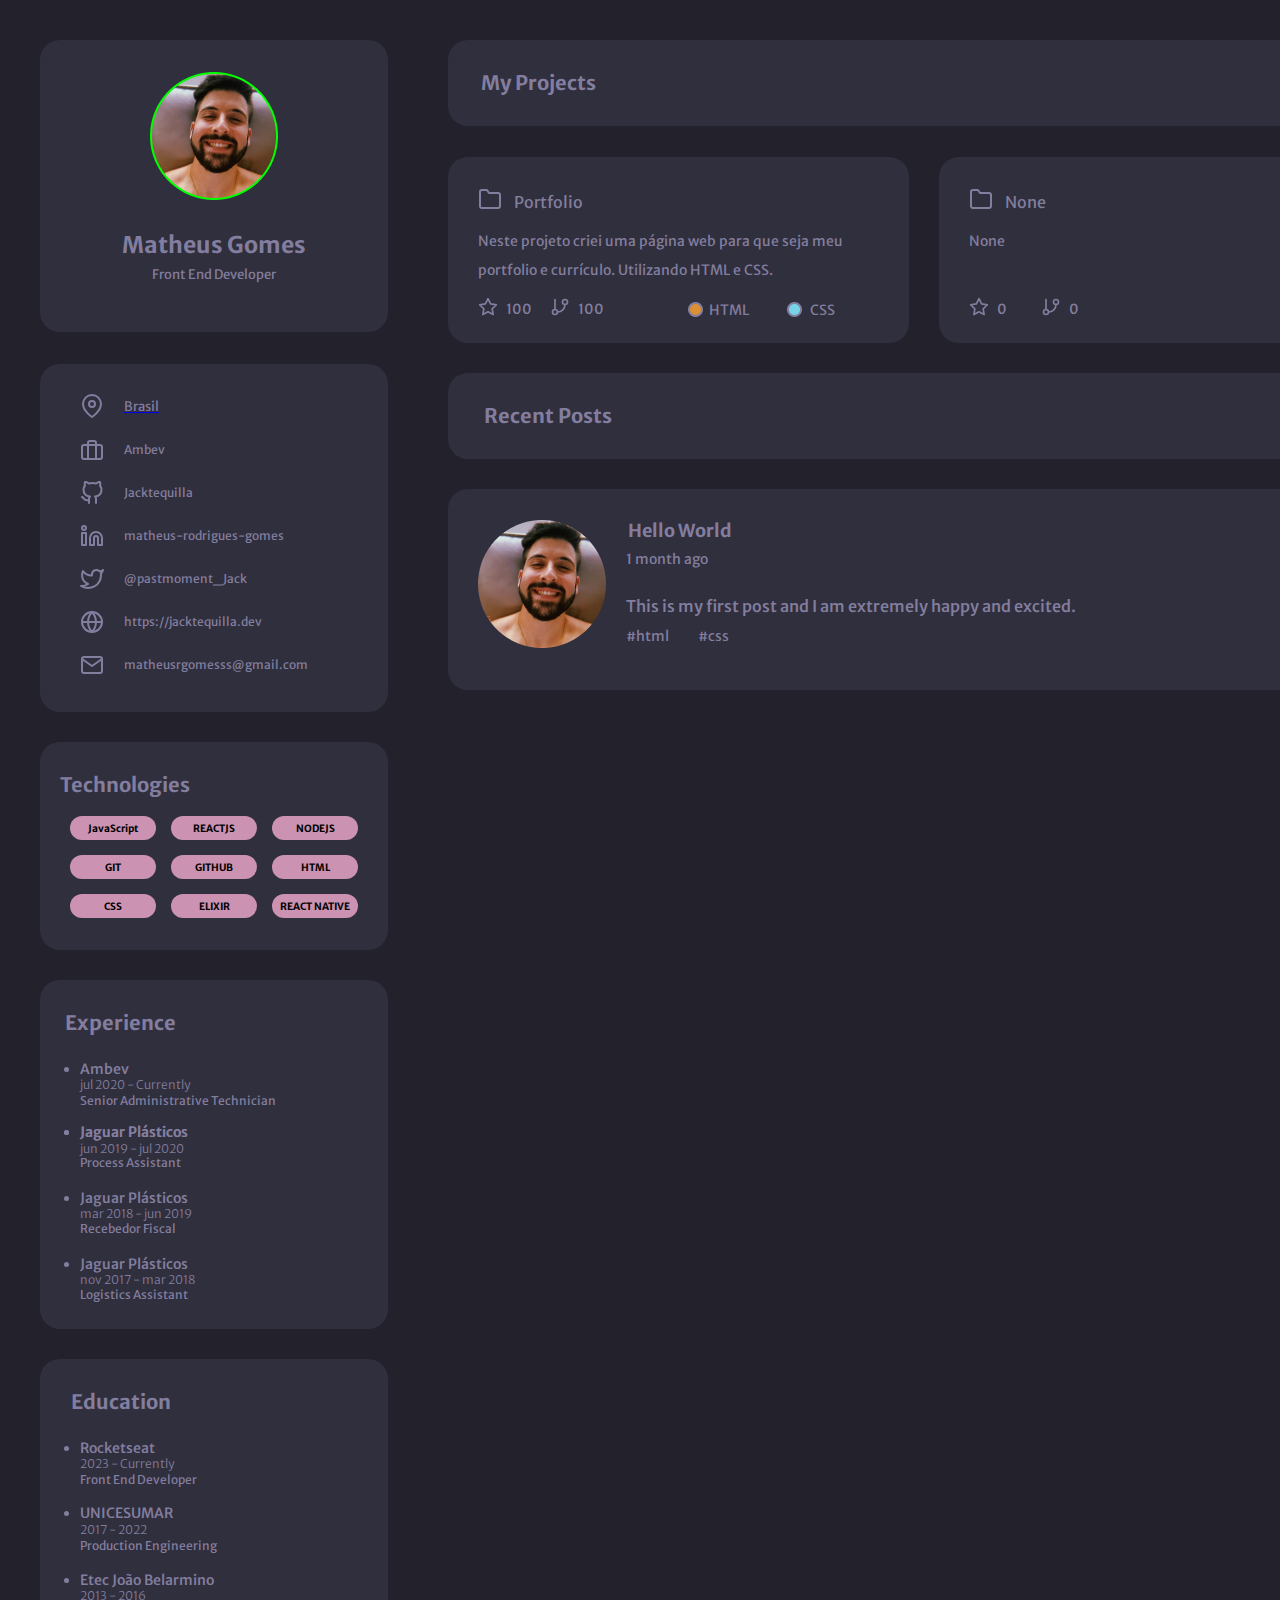
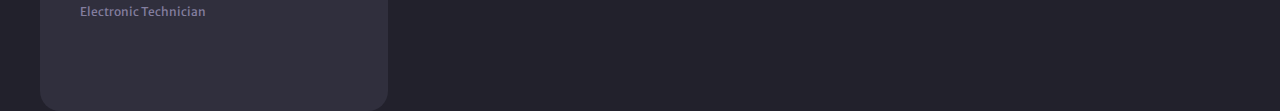
==== commit 97609886: "Update index.html" ====
--- a/Desafios/Portfolio/index.html
+++ b/Desafios/Portfolio/index.html
@@ -68,7 +68,7 @@
         <div class="box-links">
             <img class="icon-map-pin"
                 src="./img/map-pin.svg" alt="">
-            <a href="https://goo.gl/maps/LGbv6Ro2mwTyM43n6" style="text-decoration:none" target="_blank">
+            <a href="https://www.google.com/maps/place/Jaguari%C3%BAna,+SP,+13820-000/@-22.6907268,-47.0227932,13z/data=!3m1!4b1!4m6!3m5!1s0x94c8e80da88071f7:0x6e29a718464d3c54!8m2!3d-22.7042274!4d-46.9848946!16zL20vMDQxZ2R0 style="text-decoration:none" target="_blank">
                 <div class="link-location">Brasil</div>
             </a>
 
@@ -270,4 +270,4 @@
 
 </body>
 
-</html>+</html>
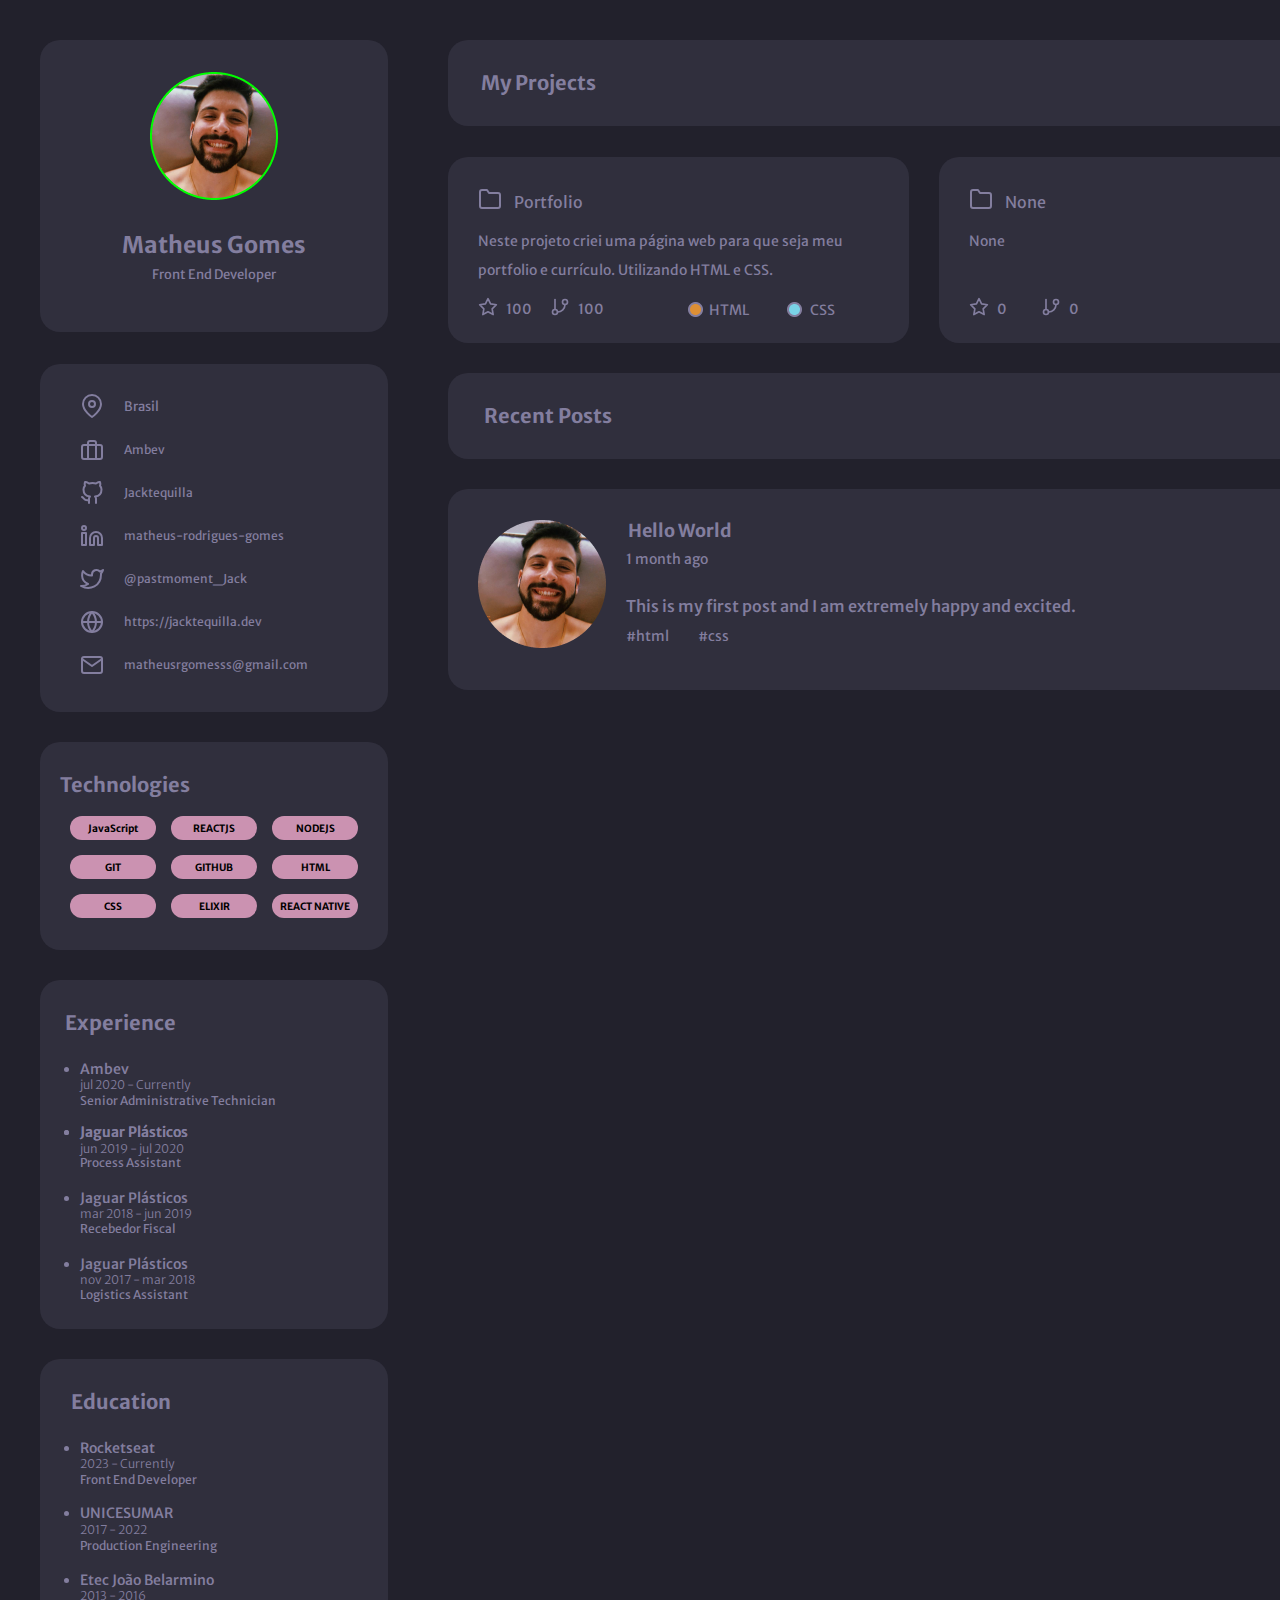
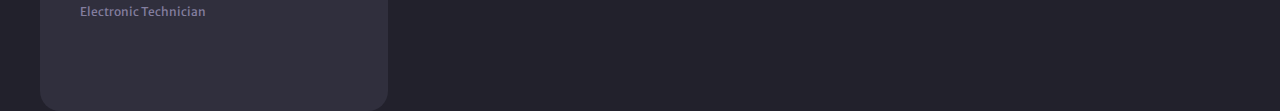
==== commit a92fcdf9: "Update local" ====
--- a/Desafios/Portfolio/index.html
+++ b/Desafios/Portfolio/index.html
@@ -68,7 +68,7 @@
         <div class="box-links">
             <img class="icon-map-pin"
                 src="./img/map-pin.svg" alt="">
-            <a href="https://www.google.com/maps/place/Jaguari%C3%BAna,+SP,+13820-000/@-22.6907268,-47.0227932,13z/data=!3m1!4b1!4m6!3m5!1s0x94c8e80da88071f7:0x6e29a718464d3c54!8m2!3d-22.7042274!4d-46.9848946!16zL20vMDQxZ2R0 style="text-decoration:none" target="_blank">
+            <a href="https://www.google.com/maps/place/Jaguari%C3%BAna,+SP,+13820-000/@-22.6907268,-47.0227932,13z/data=!3m1!4b1!4m6!3m5!1s0x94c8e80da88071f7:0x6e29a718464d3c54!8m2!3d-22.7042274!4d-46.9848946!16zL20vMDQxZ2R0" style="text-decoration:none" target="_blank">
                 <div class="link-location">Brasil</div>
             </a>
 
@@ -270,4 +270,4 @@
 
 </body>
 
-</html>
+</html>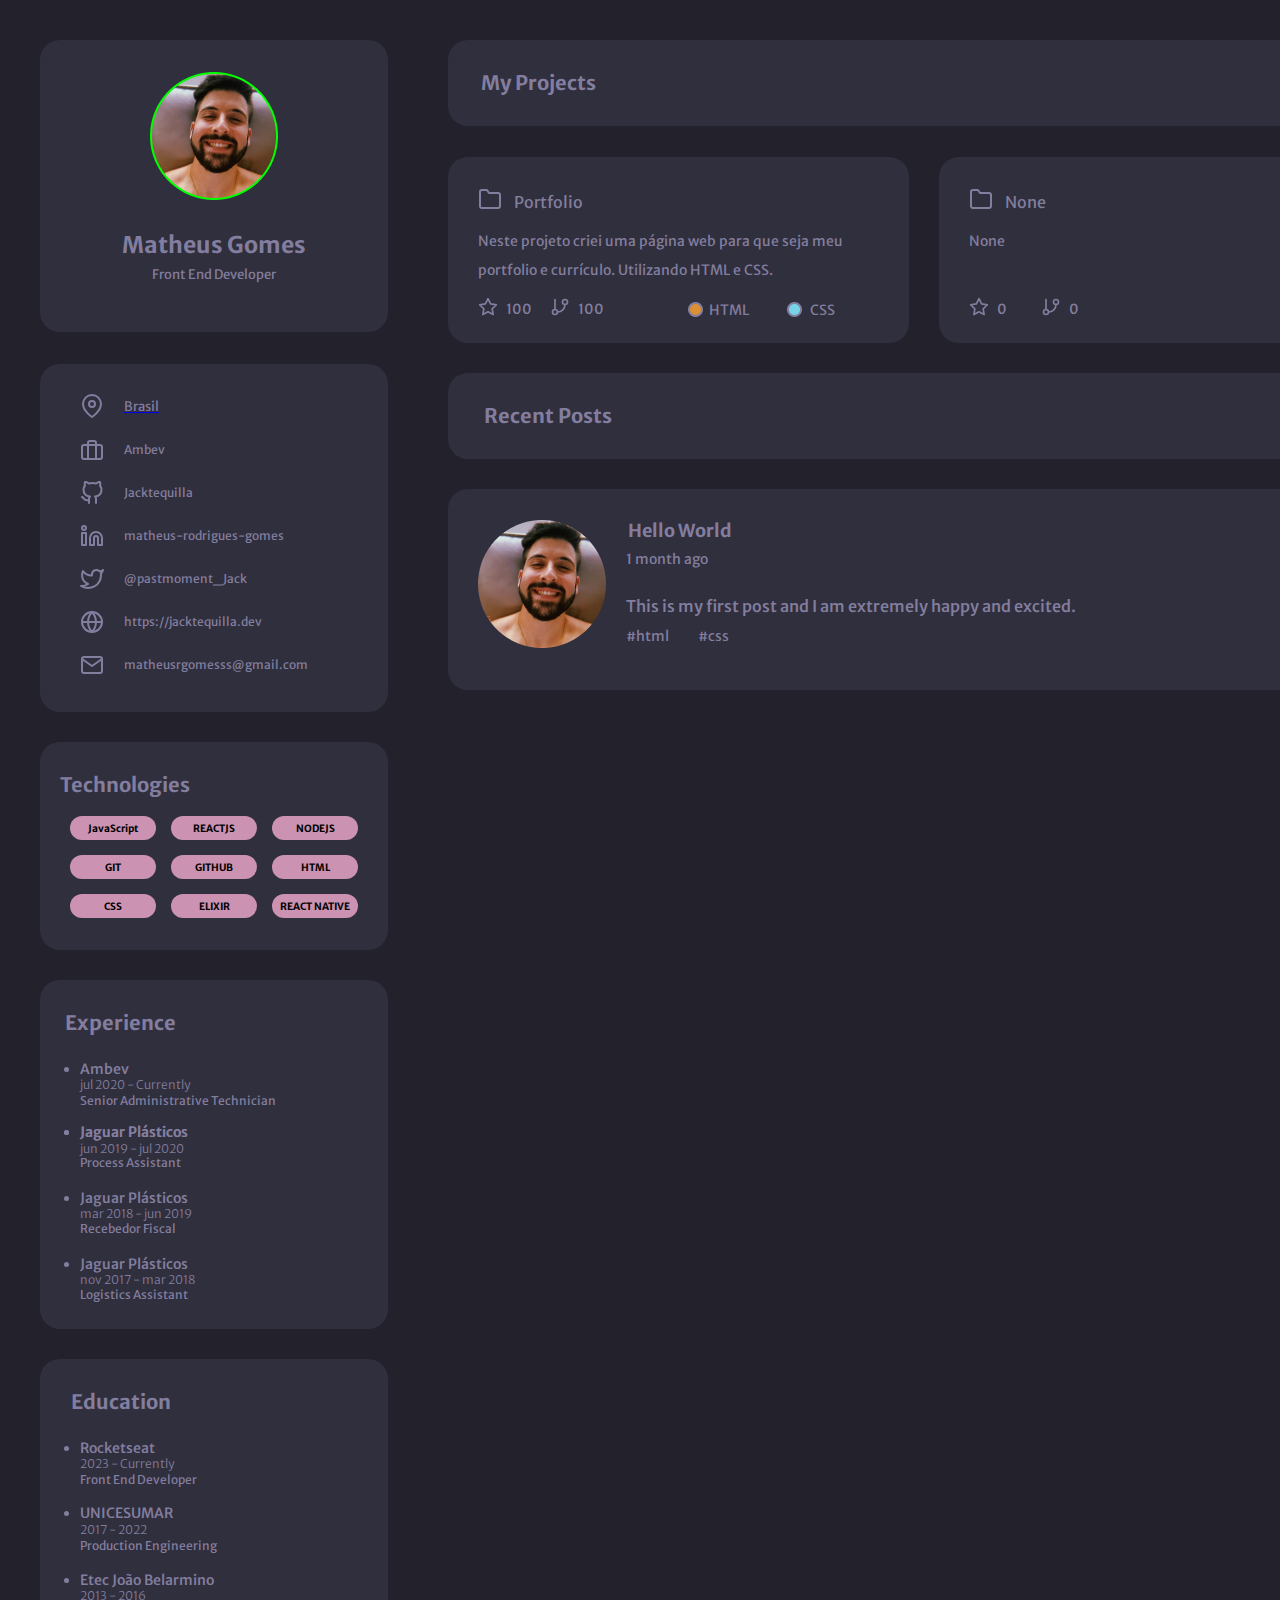
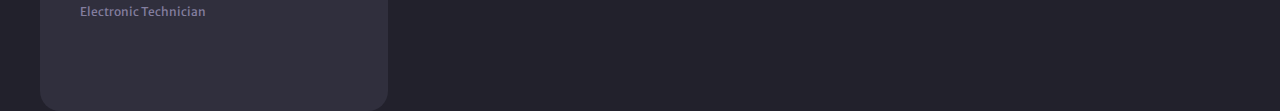
==== commit f855cf3c: "Merge branch 'main' of https://github.com/Jacktequilla/rocketseat_discovery" ====
--- a/Desafios/Portfolio/index.html
+++ b/Desafios/Portfolio/index.html
@@ -68,7 +68,7 @@
         <div class="box-links">
             <img class="icon-map-pin"
                 src="./img/map-pin.svg" alt="">
-            <a href="https://www.google.com/maps/place/Jaguari%C3%BAna,+SP,+13820-000/@-22.6907268,-47.0227932,13z/data=!3m1!4b1!4m6!3m5!1s0x94c8e80da88071f7:0x6e29a718464d3c54!8m2!3d-22.7042274!4d-46.9848946!16zL20vMDQxZ2R0" style="text-decoration:none" target="_blank">
+            <a href="https://www.google.com/maps/place/Jaguari%C3%BAna,+SP,+13820-000/@-22.6907268,-47.0227932,13z/data=!3m1!4b1!4m6!3m5!1s0x94c8e80da88071f7:0x6e29a718464d3c54!8m2!3d-22.7042274!4d-46.9848946!16zL20vMDQxZ2R0 style="text-decoration:none" target="_blank">
                 <div class="link-location">Brasil</div>
             </a>
 
@@ -270,4 +270,4 @@
 
 </body>
 
-</html>+</html>
